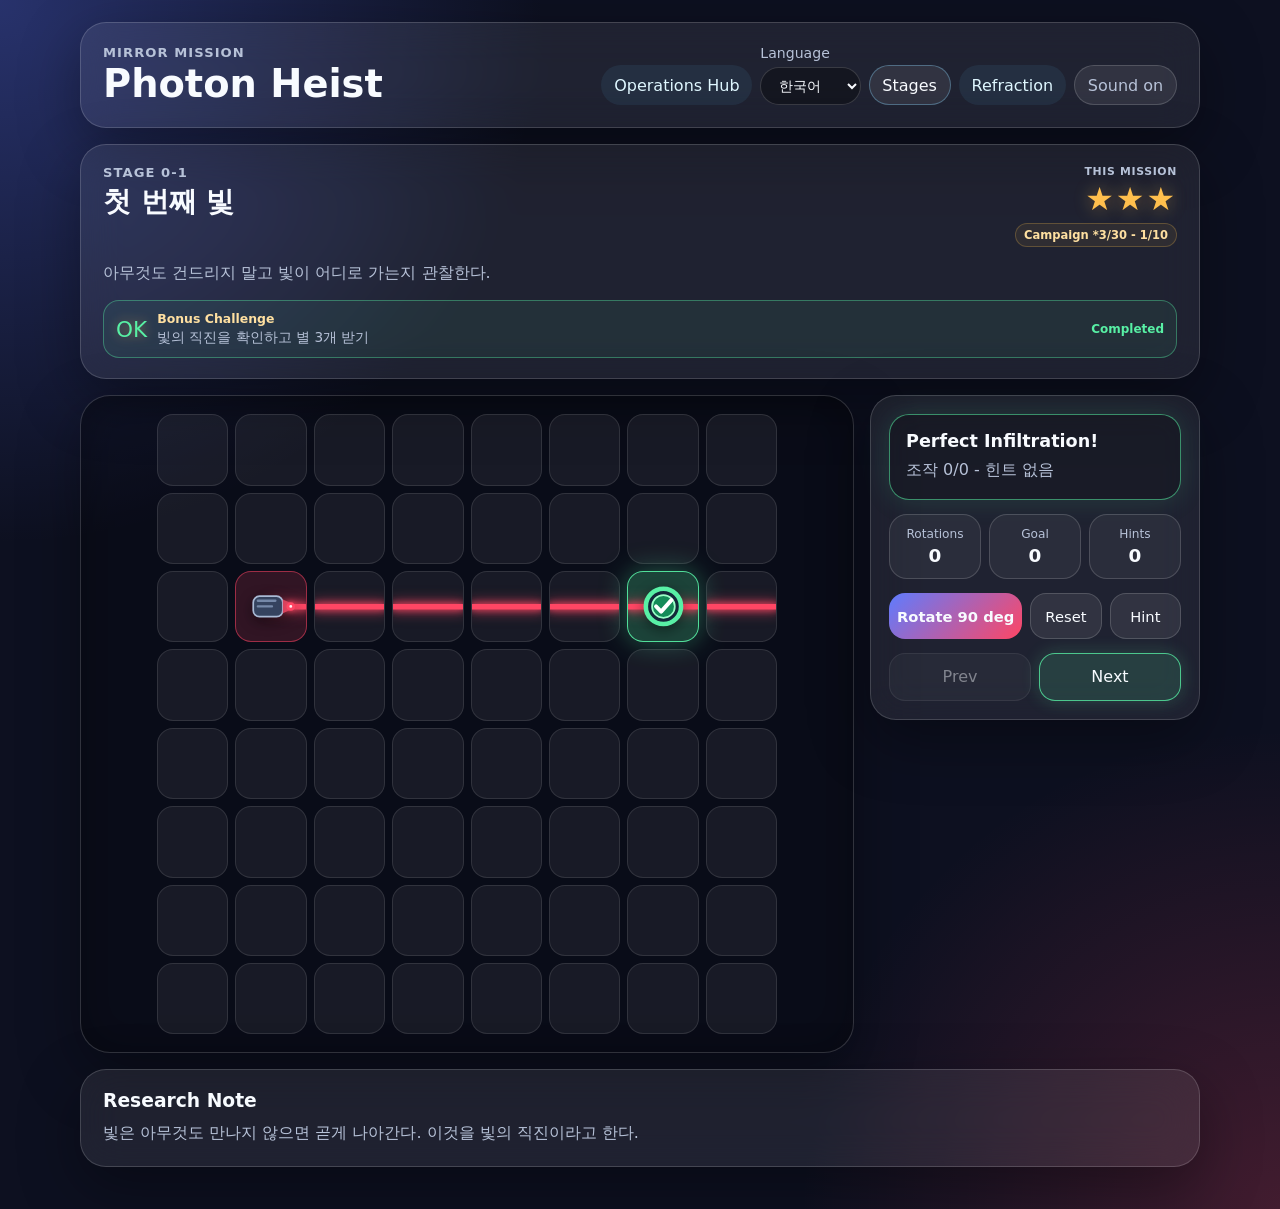
==== games/photon_heist/index.html @ 529508a4 "Initial release with Photon Heist prototype" ====
<!doctype html>
<html lang="ko">
<head>
  <meta charset="utf-8" />
  <meta name="viewport" content="width=device-width, initial-scale=1" />
  <title>Photon Heist: 빛의 도둑</title>
  <link rel="stylesheet" href="styles/style.css?v=20260708a" />
</head>
<body>
  <main class="app-shell">
    <header class="topbar">
      <div>
        <p class="eyebrow" id="chapterLabel">Mirror Mission · 거울 작전</p>
        <h1 id="gameTitle">Photon Heist: 빛의 도둑</h1>
      </div>
      <div class="header-controls">
        <a id="hubLink" class="glass-route-link" href="hub.html">⌂ 작전 허브</a>
        <label class="language-control">
          <span id="languageLabel">언어</span>
          <select id="languageSelect" aria-label="Language">
            <option value="ko">한국어</option>
            <option value="en">English</option>
          </select>
        </label>
        <button id="stageSelectBtn" class="stage-select-toggle" type="button">🗺 스테이지</button>
        <a id="glassRouteLink" class="glass-route-link" href="glass.html">◆ 굴절 실험</a>
        <button id="soundBtn" class="sound-toggle" type="button" aria-pressed="true">🔊 소리 켬</button>
      </div>
    </header>

    <section class="mission-card">
      <div class="mission-header">
        <div>
          <p class="stage-id" id="stageId">Stage 0-1</p>
          <h2 id="stageTitle">첫 번째 빛</h2>
        </div>
        <div class="mission-score">
          <span class="score-caption" id="currentStarsLabel">이번 미션</span>
          <div class="stars" id="stars" aria-label="stars">☆☆☆</div>
          <div class="campaign-progress" id="campaignProgress">누적 ★ 0/30 · ◆ 0/10</div>
        </div>
      </div>
      <p class="mission-intro" id="stageIntro">빛이 어디로 가는지 관찰한다.</p>
      <div class="challenge-strip" id="challengeStrip">
        <span class="challenge-icon" aria-hidden="true">◆</span>
        <div>
          <strong id="challengeLabel">추가 도전</strong>
          <p id="challengeText"></p>
        </div>
        <span id="challengeStatus" class="challenge-status"></span>
      </div>
    </section>

    <section class="game-area">
      <div class="board-wrap">
        <div id="board" class="board" role="grid" aria-label="Laser puzzle board"></div>
        <div id="effectLayer" class="effect-layer" aria-live="polite"></div>
      </div>

      <aside class="panel">
        <div class="status-box" id="statusBox">
          <strong id="statusTitle">미션 대기</strong>
          <p id="statusText">거울을 선택하고 회전해 본다.</p>
        </div>

        <div class="stats-grid">
          <div>
            <span id="rotationsLabel">회전 횟수</span>
            <strong id="rotationsValue">0</strong>
          </div>
          <div>
            <span id="targetLabel">목표</span>
            <strong id="targetValue">0</strong>
          </div>
          <div>
            <span id="hintUsedLabel">힌트</span>
            <strong id="hintUsedValue">0</strong>
          </div>
        </div>

        <div class="mirror-shot-control" id="mirrorShotControl" hidden>
          <div>
            <span id="mirrorShotsLabel">발사 횟수</span>
            <strong id="mirrorShotsValue">0 / 3</strong>
          </div>
          <button id="fireMirrorBtn" class="mirror-fire-button" type="button">▶ 레이저 발사</button>
        </div>

        <div class="objective-tracker" id="objectiveTracker" hidden>
          <span class="objective-tracker-label" id="objectiveTrackerLabel">작전 순서</span>
          <div class="objective-steps" id="objectiveSteps"></div>
        </div>

        <div class="controls">
          <button id="rotateBtn" class="primary" type="button">90° 회전</button>
          <button id="resetBtn" type="button">초기화</button>
          <button id="hintBtn" type="button">힌트</button>
        </div>

        <div class="level-controls">
          <button id="prevBtn" type="button">이전</button>
          <button id="nextBtn" type="button">다음</button>
        </div>
      </aside>
    </section>

    <section class="note-card">
      <h3 id="noteTitle">연구 노트</h3>
      <p id="noteText">스테이지를 클리어하면 짧은 물리 설명이 표시된다.</p>
    </section>
  </main>

  <div id="stageModal" class="modal-backdrop" role="dialog" aria-modal="true" aria-labelledby="stageModalTitle" hidden>
    <section class="stage-select-card">
      <header class="stage-select-header">
        <div>
          <p class="eyebrow" id="stageModalEyebrow">Mission Map</p>
          <h2 id="stageModalTitle">스테이지 선택</h2>
          <p id="progressSummary" class="progress-summary"></p>
        </div>
        <button id="closeStageModalBtn" class="modal-close" type="button" aria-label="닫기">×</button>
      </header>
      <div id="stageSelectGrid" class="stage-select-grid"></div>
      <footer class="stage-select-footer">
        <button id="resetProgressBtn" class="danger-subtle" type="button">진행도 초기화</button>
      </footer>
    </section>
  </div>

  <div id="chapterModal" class="modal-backdrop" role="dialog" aria-modal="true" aria-labelledby="chapterCompleteTitle" hidden>
    <section class="chapter-complete-card">
      <div class="chapter-emblem" aria-hidden="true">✓</div>
      <p class="eyebrow" id="chapterCompleteEyebrow">Mirror Mission Complete</p>
      <h2 id="chapterCompleteTitle">거울 작전 완료!</h2>
      <p id="chapterCompleteText" class="chapter-complete-text"></p>
      <div class="chapter-results">
        <div><span id="chapterStarsLabel">획득 별</span><strong id="chapterStarsValue">0/30</strong></div>
        <div><span id="chapterChallengesLabel">추가 도전</span><strong id="chapterChallengesValue">0/10</strong></div>
      </div>
      <div class="chapter-actions">
        <button id="chapterMapBtn" class="primary" type="button">스테이지 지도</button>
        <button id="closeChapterBtn" type="button">계속 플레이</button>
      </div>
    </section>
  </div>

  <script src="src/streamlit_bridge.js?v=20260708a"></script>
  <script src="src/i18n.js?v=20260708a"></script>
  <script src="src/levels.js?v=20260708a"></script>
  <script src="src/text_fixes.js?v=20260708a"></script>
  <script src="src/raycaster.js?v=20260708a"></script>
  <script src="src/renderer.js?v=20260708a"></script>
  <script src="src/game.js?v=20260708a"></script>
</body>
</html>
---- games/photon_heist/styles/style.css ----
:root {
  --bg: #0d1020;
  --card: rgba(255, 255, 255, 0.08);
  --card-strong: rgba(255, 255, 255, 0.13);
  --text: #f8fbff;
  --muted: #b7c2d8;
  --line: rgba(255, 255, 255, 0.16);
  --laser: #ff4664;
  --success: #58f0a5;
  --warning: #ffbf4d;
  --tile: rgba(255, 255, 255, 0.06);
  --tile-hover: rgba(255, 255, 255, 0.12);
  --selected: #8ad8ff;
  --shadow: 0 20px 60px rgba(0, 0, 0, 0.35);
  font-family: Inter, ui-sans-serif, system-ui, -apple-system, BlinkMacSystemFont, "Segoe UI", "Noto Sans KR", sans-serif;
}

* { box-sizing: border-box; }

body {
  margin: 0;
  min-height: 100vh;
  background:
    radial-gradient(circle at top left, rgba(91, 116, 255, 0.34), transparent 34rem),
    radial-gradient(circle at bottom right, rgba(255, 70, 100, 0.22), transparent 30rem),
    var(--bg);
  color: var(--text);
}

button, select {
  font: inherit;
}

button {
  border: 1px solid var(--line);
  color: var(--text);
  background: var(--card);
  border-radius: 16px;
  padding: 0.82rem 1rem;
  cursor: pointer;
  min-height: 46px;
  transition: transform 150ms ease, background 150ms ease, border-color 150ms ease;
}

button:hover, button:focus-visible {
  background: var(--card-strong);
  border-color: rgba(255, 255, 255, 0.34);
  transform: translateY(-1px);
}

button:disabled {
  opacity: 0.45;
  cursor: not-allowed;
  transform: none;
}

button.primary {
  background: linear-gradient(135deg, #5e7cff, #ff4664);
  border: none;
  font-weight: 800;
}

select {
  border: 1px solid var(--line);
  border-radius: 999px;
  padding: 0.58rem 0.85rem;
  color: var(--text);
  background: rgba(0, 0, 0, 0.35);
}

.app-shell {
  width: min(1120px, 94vw);
  margin: 0 auto;
  padding: 22px 0 42px;
}

.topbar,
.mission-card,
.note-card,
.panel {
  background: var(--card);
  border: 1px solid var(--line);
  border-radius: 26px;
  box-shadow: var(--shadow);
  backdrop-filter: blur(20px);
}

.topbar {
  display: flex;
  justify-content: space-between;
  align-items: center;
  gap: 1rem;
  padding: 22px;
}

.eyebrow, .stage-id {
  margin: 0 0 0.2rem;
  color: var(--muted);
  font-size: 0.82rem;
  letter-spacing: 0.08em;
  text-transform: uppercase;
  font-weight: 800;
}

h1, h2, h3, p { margin-top: 0; }

h1 {
  margin-bottom: 0;
  font-size: clamp(1.45rem, 4vw, 2.4rem);
  line-height: 1.08;
}

h2 {
  margin-bottom: 0;
  font-size: clamp(1.18rem, 3vw, 1.75rem);
}

.language-control {
  display: grid;
  gap: 0.35rem;
  color: var(--muted);
  font-size: 0.88rem;
  white-space: nowrap;
}

.header-controls {
  display: flex;
  align-items: flex-end;
  justify-content: flex-end;
  flex-wrap: wrap;
  gap: 8px;
}

.sound-toggle,
.stage-select-toggle,
.glass-route-link {
  min-height: 40px;
  padding: 0.58rem 0.8rem;
  border-radius: 999px;
  color: var(--muted);
  white-space: nowrap;
}

.glass-route-link {
  display: inline-flex;
  align-items: center;
  text-decoration: none;
  color: #dff7ff;
  border-color: rgba(94, 196, 255, 0.4);
  background: rgba(94, 196, 255, 0.08);
}

.glass-route-link:hover,
.glass-route-link:focus-visible { background: rgba(94, 196, 255, 0.16); }

.stage-select-toggle {
  color: var(--text);
  border-color: rgba(138, 216, 255, 0.35);
}

.sound-toggle[aria-pressed="false"] {
  opacity: 0.72;
}

.mission-card {
  margin-top: 16px;
  padding: 20px 22px;
}

.mission-header {
  display: flex;
  justify-content: space-between;
  align-items: start;
  gap: 1rem;
}

.mission-intro {
  margin: 0.8rem 0 0;
  color: var(--muted);
  line-height: 1.65;
}

.challenge-strip {
  display: grid;
  grid-template-columns: auto 1fr auto;
  align-items: center;
  gap: 10px;
  margin-top: 14px;
  padding: 10px 12px;
  border: 1px solid rgba(255, 191, 77, 0.24);
  border-radius: 16px;
  background: rgba(255, 191, 77, 0.055);
}

.challenge-icon {
  color: var(--warning);
  font-size: 1.35rem;
  filter: drop-shadow(0 0 6px rgba(255, 191, 77, 0.45));
}

.challenge-strip strong {
  display: block;
  margin-bottom: 2px;
  color: #ffe0a1;
  font-size: 0.78rem;
}

.challenge-strip p {
  margin: 0;
  color: var(--muted);
  font-size: 0.85rem;
  line-height: 1.4;
}

.challenge-status {
  color: var(--warning);
  font-size: 0.75rem;
  font-weight: 800;
  white-space: nowrap;
}

.challenge-strip.complete {
  border-color: rgba(88, 240, 165, 0.38);
  background: rgba(88, 240, 165, 0.07);
}

.challenge-strip.complete .challenge-icon,
.challenge-strip.complete .challenge-status { color: var(--success); }

.stars {
  font-size: clamp(1.4rem, 4vw, 2rem);
  letter-spacing: 0.06em;
  color: var(--warning);
  text-shadow: 0 0 18px rgba(255, 191, 77, 0.42);
  white-space: nowrap;
}

.mission-score {
  display: grid;
  justify-items: end;
  gap: 2px;
  text-align: right;
}

.score-caption {
  color: var(--muted);
  font-size: 0.68rem;
  font-weight: 800;
  letter-spacing: 0.06em;
  text-transform: uppercase;
}

.campaign-progress {
  margin-top: 3px;
  padding: 4px 8px;
  border: 1px solid rgba(255, 191, 77, 0.24);
  border-radius: 999px;
  color: #ffe0a1;
  background: rgba(255, 191, 77, 0.07);
  font-size: 0.72rem;
  font-weight: 800;
  white-space: nowrap;
}

.game-area {
  display: grid;
  grid-template-columns: minmax(320px, 1fr) 330px;
  gap: 16px;
  margin-top: 16px;
  align-items: start;
}

.board-wrap {
  position: relative;
  background: rgba(0, 0, 0, 0.24);
  border: 1px solid var(--line);
  border-radius: 30px;
  padding: clamp(10px, 2vw, 18px);
  box-shadow: inset 0 0 40px rgba(0, 0, 0, 0.28), var(--shadow);
}

.effect-layer {
  position: absolute;
  inset: 0;
  z-index: 8;
  display: grid;
  place-items: center;
  overflow: hidden;
  border-radius: inherit;
  pointer-events: none;
}

.effect-banner {
  position: absolute;
  z-index: 2;
  padding: 0.75rem 1.15rem;
  border: 1px solid currentColor;
  border-radius: 999px;
  background: rgba(10, 15, 30, 0.9);
  font-size: clamp(1rem, 3vw, 1.55rem);
  letter-spacing: 0.04em;
  box-shadow: 0 12px 35px rgba(0, 0, 0, 0.38);
  animation: effect-banner-pop 1.35s ease-out forwards;
}

.effect-banner.success {
  color: var(--success);
  text-shadow: 0 0 16px rgba(88, 240, 165, 0.75);
}

.effect-banner.alarm {
  color: var(--laser);
  text-shadow: 0 0 16px rgba(255, 70, 100, 0.8);
  animation-duration: 0.75s;
}

.success-particle {
  --particle-angle: 0deg;
  --particle-distance: 100px;
  --particle-delay: 0ms;
  position: absolute;
  left: 50%;
  top: 50%;
  width: 8px;
  height: 8px;
  border-radius: 2px 999px 999px;
  background: var(--success);
  box-shadow: 0 0 10px var(--success);
  opacity: 0;
  transform: translate(-50%, -50%) rotate(var(--particle-angle));
  animation: particle-burst 850ms var(--particle-delay) cubic-bezier(0.16, 0.75, 0.35, 1) forwards;
}

.board {
  width: min(100%, 620px);
  aspect-ratio: 1 / 1;
  margin: 0 auto;
  display: grid;
  grid-template-columns: repeat(8, 1fr);
  grid-template-rows: repeat(8, 1fr);
  gap: 7px;
}

.cell {
  position: relative;
  padding: 0;
  border: 1px solid rgba(255, 255, 255, 0.11);
  background: var(--tile);
  border-radius: clamp(8px, 1.4vw, 16px);
  display: grid;
  place-items: center;
  color: var(--text);
  overflow: hidden;
  user-select: none;
  min-width: 0;
  min-height: 0;
}

.cell.mirror {
  cursor: pointer;
  background: rgba(138, 216, 255, 0.09);
}

.cell.mirror:hover { background: var(--tile-hover); }
.cell.mirror:hover,
.cell.mirror:focus-visible { transform: none; }

.cell.selected {
  outline: 3px solid var(--selected);
  box-shadow: 0 0 0 5px rgba(138, 216, 255, 0.18), 0 0 25px rgba(138, 216, 255, 0.3);
}

.object-icon {
  position: relative;
  z-index: 3;
  width: 82%;
  height: 82%;
  overflow: visible;
  filter: drop-shadow(0 4px 7px rgba(0, 0, 0, 0.42));
}

.beam-layer {
  position: absolute;
  inset: 0;
  z-index: 1;
  width: 100%;
  height: 100%;
  pointer-events: none;
  overflow: hidden;
}

.beam-line {
  fill: none;
  stroke: var(--laser);
  stroke-width: 8;
  stroke-linecap: round;
  stroke-linejoin: round;
  filter: drop-shadow(0 0 5px var(--laser)) drop-shadow(0 0 9px rgba(255, 70, 100, 0.72));
}

.mirror-shadow {
  stroke: #18374b;
  stroke-width: 18;
  stroke-linecap: round;
}

.mirror-glass {
  stroke: #dff7ff;
  stroke-width: 9;
  stroke-linecap: round;
  filter: drop-shadow(0 0 7px #67d7ff);
}

.cell.stowed-mirror {
  background: linear-gradient(145deg, rgba(91, 108, 137, 0.16), rgba(28, 34, 50, 0.8));
  border-style: dashed;
  border-color: rgba(132, 158, 194, 0.38);
}

.mirror-slot {
  fill: none;
  stroke: rgba(142, 174, 214, 0.72);
  stroke-width: 5;
  stroke-linecap: round;
}

.mirror-slot-detail {
  fill: none;
  stroke: rgba(142, 174, 214, 0.46);
  stroke-width: 4;
  stroke-linecap: round;
}

.stowed-badge {
  color: #aabbd4;
  border-color: rgba(142, 174, 214, 0.36);
  background: rgba(13, 20, 34, 0.88);
}

.cell.key-sensor {
  background: radial-gradient(circle, rgba(255, 202, 75, 0.16), rgba(34, 30, 24, 0.72));
  border-color: rgba(255, 202, 75, 0.5);
}

.key-sensor-icon .sensor-ring {
  fill: rgba(255, 202, 75, 0.12);
  stroke: #ffca4b;
  stroke-width: 7;
  filter: drop-shadow(0 0 8px rgba(255, 202, 75, 0.68));
}

.key-head {
  fill: none;
  stroke: #fff0a8;
  stroke-width: 7;
}

.key-mark {
  fill: none;
  stroke: #fff0a8;
  stroke-width: 7;
  stroke-linecap: round;
  stroke-linejoin: round;
}

.cell.secondary-key {
  background: radial-gradient(circle, rgba(69, 225, 238, 0.16), rgba(20, 35, 43, 0.72));
  border-color: rgba(69, 225, 238, 0.52);
}

.secondary-key-icon .sensor-ring {
  fill: rgba(69, 225, 238, 0.12);
  stroke: #45e1ee;
  filter: drop-shadow(0 0 8px rgba(69, 225, 238, 0.68));
}

.secondary-key-icon .key-head,
.secondary-key-icon .key-mark {
  stroke: #bdfaff;
}

.mirror-mount {
  fill: #5d7891;
  stroke: #d5e8f2;
  stroke-width: 2;
}

.angle-badge {
  position: absolute;
  right: 4px;
  bottom: 3px;
  z-index: 4;
  padding: 2px 4px;
  border: 1px solid rgba(138, 216, 255, 0.42);
  border-radius: 999px;
  color: #dff7ff;
  background: rgba(8, 20, 38, 0.82);
  font-size: clamp(0.42rem, 1.1vw, 0.62rem);
  font-weight: 800;
  line-height: 1;
}

.laser-body {
  fill: #35435f;
  stroke: #a9bad5;
  stroke-width: 3;
}

.laser-detail {
  fill: none;
  stroke: #7588a8;
  stroke-width: 4;
  stroke-linecap: round;
}

.laser-nozzle { fill: #d4425c; }
.laser-aperture {
  fill: #fff2f4;
  stroke: #ff4664;
  stroke-width: 5;
  filter: drop-shadow(0 0 6px #ff4664);
}

.laser-icon.dir-D { transform: rotate(90deg); }
.laser-icon.dir-L { transform: rotate(180deg); }
.laser-icon.dir-U { transform: rotate(270deg); }

.sensor-ring {
  stroke-width: 8;
  fill: #13283a;
}

.sensor-core { stroke-width: 3; }
.sensor-mark {
  fill: none;
  stroke: white;
  stroke-width: 7;
  stroke-linecap: round;
  stroke-linejoin: round;
}

.sensor-icon.goal .sensor-ring { stroke: #58f0a5; }
.sensor-icon.goal .sensor-core { fill: #148b58; stroke: #9affc7; }
.sensor-icon.fake .sensor-ring { stroke: #ff4664; }
.sensor-icon.fake .sensor-core { fill: #a51e38; stroke: #ff9aaa; }

.wall-bricks {
  fill: rgba(150, 164, 187, 0.25);
  stroke: #b9c4d5;
  stroke-width: 4;
  stroke-linejoin: round;
}

.cell.wall {
  background:
    linear-gradient(135deg, rgba(255,255,255,0.13), rgba(255,255,255,0.03)),
    repeating-linear-gradient(45deg, rgba(255,255,255,0.10) 0 4px, transparent 4px 9px);
  border-color: rgba(255, 255, 255, 0.2);
}

.cell.laser-source {
  background: rgba(255, 70, 100, 0.16);
  border-color: rgba(255, 70, 100, 0.52);
}

.cell.laser-source.rotatable {
  cursor: pointer;
  background: linear-gradient(145deg, rgba(255, 70, 100, 0.2), rgba(94, 124, 255, 0.12));
}

.cell.laser-source.rotatable:hover,
.cell.laser-source.rotatable:focus-visible {
  border-color: rgba(138, 216, 255, 0.8);
  transform: none;
}

.object-action-badge {
  position: absolute;
  right: 4px;
  top: 4px;
  z-index: 4;
  width: 20px;
  height: 20px;
  display: grid;
  place-items: center;
  border: 1px solid rgba(138, 216, 255, 0.55);
  border-radius: 50%;
  color: #dff7ff;
  background: rgba(8, 20, 38, 0.86);
  font-size: 0.75rem;
  font-weight: 900;
  line-height: 1;
}

.cell.sensor {
  background: rgba(88, 240, 165, 0.09);
  border-color: rgba(88, 240, 165, 0.28);
}

.cell.sensor.active {
  background: rgba(88, 240, 165, 0.24);
  border-color: rgba(88, 240, 165, 0.9);
  box-shadow: 0 0 28px rgba(88, 240, 165, 0.36);
}

.board.success-burst .cell.sensor.active .sensor-icon {
  animation: sensor-unlock 700ms ease-out;
}

.cell.fake-sensor {
  background: rgba(255, 70, 100, 0.08);
  border-color: rgba(255, 70, 100, 0.3);
}

.cell.fake-sensor.alarm {
  background: rgba(255, 70, 100, 0.28);
  box-shadow: 0 0 28px rgba(255, 70, 100, 0.42);
}

.cell.mirror.hit::after {
  content: "";
  position: absolute;
  inset: 8px;
  border-radius: 999px;
  border: 2px solid rgba(255, 70, 100, 0.85);
  box-shadow: 0 0 18px rgba(255, 70, 100, 0.7);
  z-index: 2;
}

.panel {
  padding: 18px;
  display: grid;
  gap: 14px;
}

.status-box {
  border: 1px solid var(--line);
  background: rgba(0, 0, 0, 0.20);
  border-radius: 20px;
  padding: 16px;
}

.status-box strong {
  display: block;
  margin-bottom: 0.4rem;
  font-size: 1.1rem;
}

.status-box p {
  margin: 0;
  color: var(--muted);
  line-height: 1.55;
}

.status-box.success {
  border-color: rgba(88, 240, 165, 0.55);
  box-shadow: 0 0 28px rgba(88, 240, 165, 0.13);
}

.status-box.alarm {
  border-color: rgba(255, 70, 100, 0.6);
  box-shadow: 0 0 28px rgba(255, 70, 100, 0.13);
}

.stats-grid {
  display: grid;
  grid-template-columns: repeat(3, 1fr);
  gap: 8px;
}

.stats-grid div {
  border: 1px solid var(--line);
  background: rgba(255,255,255,0.05);
  border-radius: 18px;
  padding: 12px 10px;
  text-align: center;
}

.stats-grid span {
  display: block;
  color: var(--muted);
  font-size: 0.76rem;
  margin-bottom: 0.3rem;
}

.stats-grid strong {
  font-size: 1.15rem;
}

.controls,
.level-controls {
  display: grid;
  gap: 8px;
}

.controls {
  grid-template-columns: 1fr 1fr 1fr;
}

.controls button {
  padding-inline: 0.5rem;
  font-size: 0.92rem;
  white-space: nowrap;
}

.mirror-shot-control {
  display: grid;
  grid-template-columns: 1fr 1.35fr;
  gap: 8px;
}

.mirror-shot-control[hidden] { display: none; }
.mirror-shot-control > div {
  display: grid;
  place-content: center;
  text-align: center;
  border: 1px solid rgba(255, 191, 77, 0.3);
  border-radius: 16px;
  background: rgba(255, 191, 77, 0.07);
}
.mirror-shot-control span { color: var(--muted); font-size: 0.72rem; }
.mirror-shot-control strong { color: var(--warning); }
.mirror-fire-button {
  color: #fff5d7;
  border-color: rgba(255, 191, 77, 0.55);
  background: linear-gradient(135deg, #d47f24, #ff4664);
  font-weight: 900;
}

.objective-tracker {
  display: grid;
  gap: 7px;
  padding: 10px 12px;
  border: 1px solid rgba(138, 216, 255, 0.2);
  border-radius: 16px;
  background: rgba(9, 15, 29, 0.5);
}

.objective-tracker[hidden] { display: none; }
.objective-tracker-label { color: var(--muted); font-size: 0.72rem; font-weight: 800; }
.objective-steps { display: flex; align-items: center; gap: 5px; }
.objective-step { display: flex; min-width: 0; align-items: center; gap: 4px; color: #718099; font-size: 0.72rem; font-weight: 800; }
.objective-symbol { display: grid; width: 19px; height: 19px; place-items: center; border: 1px solid currentColor; border-radius: 50%; font-size: 0.62rem; }
.objective-step.current { color: #fff3b0; }
.objective-step.current .objective-symbol { box-shadow: 0 0 10px rgba(255, 202, 75, 0.48); }
.objective-step.current.objective-q { color: #9af7ff; }
.objective-step.current.objective-s { color: #79f4b5; }
.objective-step.complete { color: #58f0a5; }
.objective-arrow { color: #536078; font-size: 0.8rem; }

.ghost-beam-layer .beam-line {
  stroke: rgba(119, 214, 255, 0.42);
  stroke-width: 6;
  stroke-dasharray: 10 10;
  filter: none;
}

.level-controls {
  grid-template-columns: 1fr 1fr;
}

#nextBtn.ready,
#nextGlassBtn.ready {
  border-color: rgba(88, 240, 165, 0.78);
  background: rgba(88, 240, 165, 0.14);
  box-shadow: 0 0 18px rgba(88, 240, 165, 0.2);
  animation: next-ready 1.6s ease-in-out infinite;
}

.note-card {
  margin-top: 16px;
  padding: 20px 22px;
}

.note-card h3 { margin-bottom: 0.45rem; }
.note-card p {
  margin-bottom: 0;
  color: var(--muted);
  line-height: 1.7;
}

body.modal-open { overflow: hidden; }

.modal-backdrop {
  position: fixed;
  inset: 0;
  z-index: 100;
  display: grid;
  place-items: center;
  padding: clamp(12px, 3vw, 28px);
  background: rgba(4, 7, 18, 0.8);
  backdrop-filter: blur(10px);
}

.modal-backdrop[hidden] { display: none; }

.stage-select-card {
  width: min(820px, 100%);
  max-height: min(90vh, 760px);
  overflow: auto;
  padding: clamp(18px, 3vw, 28px);
  border: 1px solid rgba(138, 216, 255, 0.28);
  border-radius: 28px;
  color: var(--text);
  background:
    radial-gradient(circle at top right, rgba(94, 124, 255, 0.2), transparent 24rem),
    #151a2c;
  box-shadow: 0 30px 100px rgba(0, 0, 0, 0.6);
  animation: modal-enter 220ms ease-out;
}

.stage-select-header {
  display: flex;
  justify-content: space-between;
  align-items: flex-start;
  gap: 1rem;
  margin-bottom: 20px;
}

.stage-select-header h2 { font-size: clamp(1.4rem, 4vw, 2rem); }

.progress-summary {
  margin: 0.55rem 0 0;
  color: var(--muted);
}

.modal-close {
  flex: 0 0 auto;
  width: 44px;
  min-height: 44px;
  padding: 0;
  border-radius: 50%;
  font-size: 1.6rem;
  line-height: 1;
}

.stage-select-grid {
  display: grid;
  grid-template-columns: repeat(auto-fit, minmax(135px, 1fr));
  gap: 10px;
}

.stage-select-item {
  min-height: 145px;
  padding: 14px;
  border-radius: 18px;
  display: grid;
  grid-template-rows: auto 1fr auto auto auto;
  gap: 8px;
  text-align: left;
  background: rgba(255, 255, 255, 0.055);
}

.stage-select-item:hover,
.stage-select-item:focus-visible { transform: translateY(-2px); }

.stage-select-item-top {
  display: flex;
  justify-content: space-between;
  gap: 8px;
  color: var(--muted);
  font-size: 0.72rem;
  font-weight: 800;
  letter-spacing: 0.05em;
  text-transform: uppercase;
}

.stage-select-item strong {
  align-self: center;
  font-size: 1rem;
  line-height: 1.3;
}

.stage-best-stars {
  color: var(--warning);
  letter-spacing: 0.05em;
}

.stage-best-performance {
  min-height: 1em;
  color: #b9c8dc;
  font-size: 0.72rem;
  font-weight: 750;
}

.stage-select-item small {
  min-height: 1em;
  color: var(--selected);
  font-weight: 700;
}

.stage-select-item.complete {
  border-color: rgba(88, 240, 165, 0.45);
  background: rgba(88, 240, 165, 0.08);
}

.stage-select-item.current {
  outline: 2px solid var(--selected);
  box-shadow: 0 0 20px rgba(138, 216, 255, 0.18);
}

.stage-select-item.locked {
  filter: saturate(0.45);
}

.stage-select-footer {
  display: flex;
  justify-content: flex-end;
  margin-top: 18px;
}

.danger-subtle {
  min-height: 40px;
  padding-block: 0.55rem;
  color: #ff9aaa;
  border-color: rgba(255, 70, 100, 0.25);
  background: rgba(255, 70, 100, 0.06);
}

.chapter-complete-card {
  width: min(560px, 100%);
  padding: clamp(24px, 5vw, 42px);
  border: 1px solid rgba(88, 240, 165, 0.38);
  border-radius: 30px;
  text-align: center;
  color: var(--text);
  background:
    radial-gradient(circle at 50% 0%, rgba(88, 240, 165, 0.2), transparent 20rem),
    radial-gradient(circle at 100% 100%, rgba(94, 124, 255, 0.2), transparent 18rem),
    #151a2c;
  box-shadow: 0 30px 110px rgba(0, 0, 0, 0.65), 0 0 50px rgba(88, 240, 165, 0.08);
  animation: modal-enter 260ms ease-out;
}

.chapter-emblem {
  width: 76px;
  height: 76px;
  margin: 0 auto 18px;
  display: grid;
  place-items: center;
  border: 2px solid var(--success);
  border-radius: 50%;
  color: var(--success);
  background: rgba(88, 240, 165, 0.1);
  font-size: 2.5rem;
  box-shadow: 0 0 30px rgba(88, 240, 165, 0.3);
  animation: chapter-emblem 2.2s ease-in-out infinite;
}

.chapter-complete-card h2 {
  margin-bottom: 0.75rem;
  font-size: clamp(1.65rem, 5vw, 2.4rem);
}

.chapter-complete-text {
  max-width: 42ch;
  margin: 0 auto 22px;
  color: var(--muted);
  line-height: 1.65;
}

.chapter-results {
  display: grid;
  grid-template-columns: 1fr 1fr;
  gap: 10px;
  margin-bottom: 20px;
}

.chapter-results div {
  padding: 15px 12px;
  border: 1px solid var(--line);
  border-radius: 18px;
  background: rgba(255, 255, 255, 0.055);
}

.chapter-results span {
  display: block;
  margin-bottom: 5px;
  color: var(--muted);
  font-size: 0.78rem;
}

.chapter-results strong {
  color: var(--warning);
  font-size: 1.35rem;
}

.chapter-actions {
  display: grid;
  grid-template-columns: 1fr 1fr;
  gap: 8px;
}

@keyframes pop {
  0% { transform: scale(0.96); }
  70% { transform: scale(1.02); }
  100% { transform: scale(1); }
}

@keyframes effect-banner-pop {
  0% { opacity: 0; transform: scale(0.65); }
  18% { opacity: 1; transform: scale(1.08); }
  72% { opacity: 1; transform: scale(1); }
  100% { opacity: 0; transform: scale(0.96) translateY(-10px); }
}

@keyframes particle-burst {
  0% { opacity: 0; transform: translate(-50%, -50%) rotate(var(--particle-angle)) translateX(0) scale(0.4); }
  14% { opacity: 1; }
  100% { opacity: 0; transform: translate(-50%, -50%) rotate(var(--particle-angle)) translateX(var(--particle-distance)) scale(0); }
}

@keyframes sensor-unlock {
  0% { transform: scale(0.75) rotate(-12deg); }
  55% { transform: scale(1.22) rotate(6deg); }
  100% { transform: scale(1) rotate(0); }
}

@keyframes alarm-shake {
  0%, 100% { transform: translateX(0); }
  18% { transform: translateX(-8px); }
  36% { transform: translateX(7px); }
  54% { transform: translateX(-5px); }
  72% { transform: translateX(3px); }
}

@keyframes next-ready {
  0%, 100% { box-shadow: 0 0 12px rgba(88, 240, 165, 0.13); }
  50% { box-shadow: 0 0 24px rgba(88, 240, 165, 0.36); }
}

@keyframes modal-enter {
  from { opacity: 0; transform: translateY(12px) scale(0.98); }
  to { opacity: 1; transform: translateY(0) scale(1); }
}

@keyframes chapter-emblem {
  0%, 100% { transform: scale(1) rotate(0); box-shadow: 0 0 24px rgba(88, 240, 165, 0.25); }
  50% { transform: scale(1.06) rotate(8deg); box-shadow: 0 0 42px rgba(88, 240, 165, 0.42); }
}

.board.alarm-shake {
  animation: alarm-shake 430ms ease-out;
}

.pulse { animation: pop 260ms ease-out; }

@media (max-width: 860px) {
  .topbar { align-items: flex-start; }
  .game-area { grid-template-columns: 1fr; }
  .panel { grid-row: 2; }
  .board { gap: 5px; }
  .controls button, .level-controls button { padding-inline: 0.7rem; }
}

@media (max-width: 560px) {
  .app-shell { width: min(100vw - 20px, 520px); padding-top: 10px; }
  .topbar { flex-direction: column; padding: 18px; border-radius: 22px; }
  .header-controls { width: 100%; align-items: flex-end; }
  .language-control { width: 100%; }
  select { width: 100%; }
  .sound-toggle { flex: 0 0 auto; }
  .mission-card, .note-card, .panel { border-radius: 22px; }
  .mission-header { align-items: flex-start; }
  .stars { font-size: 1.25rem; }
  .campaign-progress { font-size: 0.65rem; }
  .board-wrap { border-radius: 22px; padding: 8px; }
  .board { gap: 4px; }
  .cell { border-radius: 9px; }
  .controls { grid-template-columns: 1fr; }
  .stats-grid { grid-template-columns: 1fr 1fr 1fr; }
  .object-icon { width: 88%; height: 88%; }
  .angle-badge { right: 2px; bottom: 2px; padding: 1px 3px; }
  .stage-select-card { border-radius: 22px; }
  .stage-select-grid { grid-template-columns: repeat(2, minmax(0, 1fr)); }
  .stage-select-item { min-height: 132px; padding: 12px; }
  .challenge-strip { grid-template-columns: auto 1fr; }
  .challenge-status { grid-column: 2; }
  .chapter-complete-card { border-radius: 24px; }
  .chapter-actions { grid-template-columns: 1fr; }
}

@media (max-width: 700px) {
  .app-shell {
    width: 920px;
    max-width: none;
    padding: 12px 14px 36px;
  }
  .topbar {
    flex-direction: row;
    align-items: center;
  }
  .header-controls {
    width: auto;
    align-items: flex-end;
    justify-content: flex-end;
  }
  .language-control {
    width: auto;
  }
  select {
    width: auto;
  }
  .sound-toggle {
    flex: 0 0 auto;
  }
  .mission-header {
    flex-direction: row;
  }
  .mission-score {
    justify-items: end;
    text-align: right;
  }
  .game-area {
    grid-template-columns: minmax(540px, 1fr) 300px;
  }
  .panel {
    grid-row: auto;
  }
  .board {
    width: min(100%, 620px);
  }
  .controls {
    grid-template-columns: 1fr 1fr 1fr;
  }
  .level-controls,
  .chapter-actions {
    grid-template-columns: 1fr 1fr;
  }
}

@media (prefers-reduced-motion: reduce) {
  *, *::before, *::after {
    scroll-behavior: auto !important;
    animation-duration: 1ms !important;
    animation-iteration-count: 1 !important;
  }
}
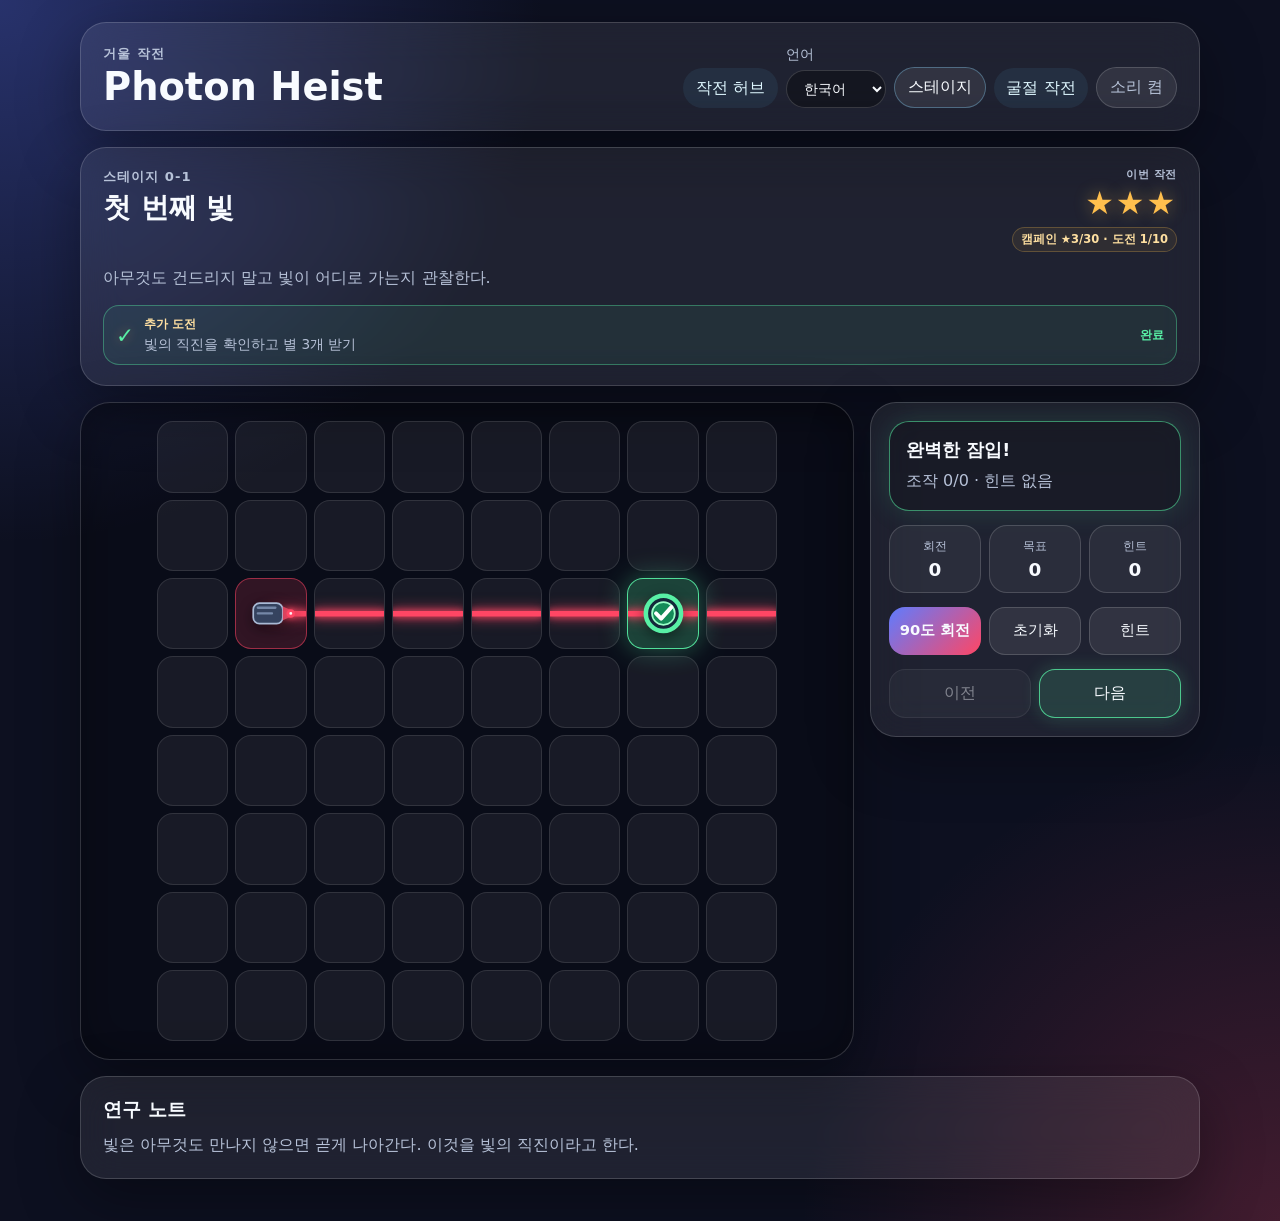
==== commit c1d09e09: "Update translations" ====
--- a/games/photon_heist/index.html
+++ b/games/photon_heist/index.html
@@ -4,7 +4,7 @@
   <meta charset="utf-8" />
   <meta name="viewport" content="width=device-width, initial-scale=1" />
   <title>Photon Heist: 빛의 도둑</title>
-  <link rel="stylesheet" href="styles/style.css?v=20260708a" />
+  <link rel="stylesheet" href="styles/style.css?v=20260710a" />
 </head>
 <body>
   <main class="app-shell">
@@ -144,12 +144,12 @@
     </section>
   </div>
 
-  <script src="src/streamlit_bridge.js?v=20260708a"></script>
-  <script src="src/i18n.js?v=20260708a"></script>
-  <script src="src/levels.js?v=20260708a"></script>
-  <script src="src/text_fixes.js?v=20260708a"></script>
-  <script src="src/raycaster.js?v=20260708a"></script>
-  <script src="src/renderer.js?v=20260708a"></script>
-  <script src="src/game.js?v=20260708a"></script>
+  <script src="src/streamlit_bridge.js?v=20260710a"></script>
+  <script src="src/i18n.js?v=20260710a"></script>
+  <script src="src/levels.js?v=20260710a"></script>
+  <script src="src/text_fixes.js?v=20260710a"></script>
+  <script src="src/raycaster.js?v=20260710a"></script>
+  <script src="src/renderer.js?v=20260710a"></script>
+  <script src="src/game.js?v=20260710a"></script>
 </body>
 </html>
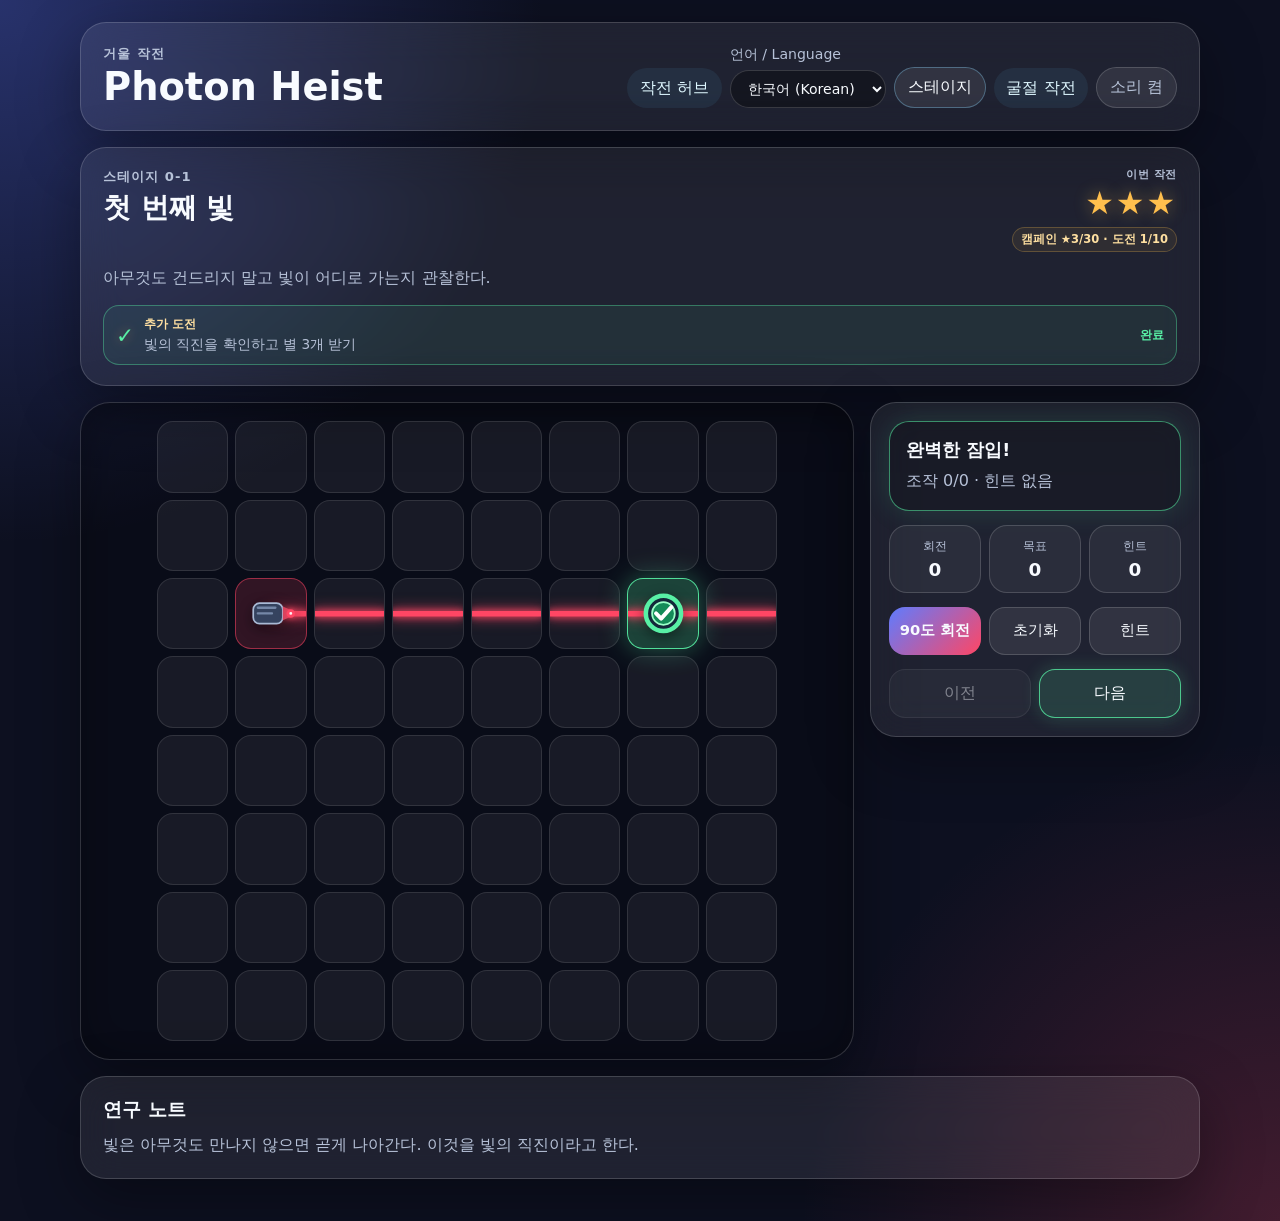
==== commit 3bdfaab0: "Update language settings" ====
--- a/games/photon_heist/index.html
+++ b/games/photon_heist/index.html
@@ -4,7 +4,7 @@
   <meta charset="utf-8" />
   <meta name="viewport" content="width=device-width, initial-scale=1" />
   <title>Photon Heist: 빛의 도둑</title>
-  <link rel="stylesheet" href="styles/style.css?v=20260710a" />
+  <link rel="stylesheet" href="styles/style.css?v=20260710c" />
 </head>
 <body>
   <main class="app-shell">
@@ -16,10 +16,10 @@
       <div class="header-controls">
         <a id="hubLink" class="glass-route-link" href="hub.html">⌂ 작전 허브</a>
         <label class="language-control">
-          <span id="languageLabel">언어</span>
-          <select id="languageSelect" aria-label="Language">
-            <option value="ko">한국어</option>
-            <option value="en">English</option>
+          <span id="languageLabel">언어 / Language</span>
+          <select id="languageSelect" aria-label="언어 / Language">
+            <option value="ko">한국어 (Korean)</option>
+            <option value="en">English (영어)</option>
           </select>
         </label>
         <button id="stageSelectBtn" class="stage-select-toggle" type="button">🗺 스테이지</button>
@@ -144,12 +144,12 @@
     </section>
   </div>
 
-  <script src="src/streamlit_bridge.js?v=20260710a"></script>
-  <script src="src/i18n.js?v=20260710a"></script>
-  <script src="src/levels.js?v=20260710a"></script>
-  <script src="src/text_fixes.js?v=20260710a"></script>
-  <script src="src/raycaster.js?v=20260710a"></script>
-  <script src="src/renderer.js?v=20260710a"></script>
-  <script src="src/game.js?v=20260710a"></script>
+  <script src="src/streamlit_bridge.js?v=20260710c"></script>
+  <script src="src/i18n.js?v=20260710c"></script>
+  <script src="src/levels.js?v=20260710c"></script>
+  <script src="src/text_fixes.js?v=20260710c"></script>
+  <script src="src/raycaster.js?v=20260710c"></script>
+  <script src="src/renderer.js?v=20260710c"></script>
+  <script src="src/game.js?v=20260710c"></script>
 </body>
 </html>
